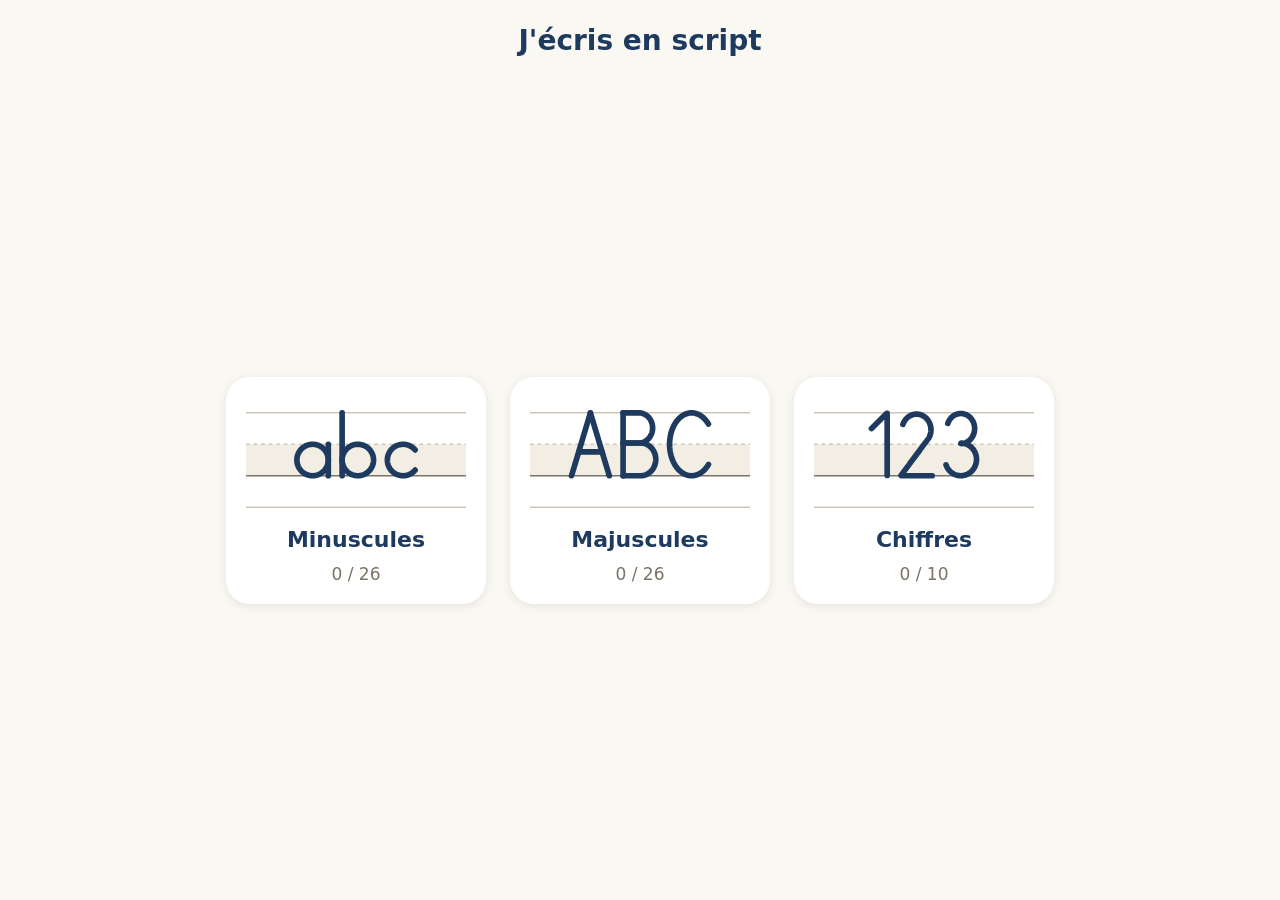
==== index.html @ b5aa1f6f "Letter tracing web app: a-z, A-Z, 0-9 with stroke order, demo and progress Co-Authored-By: Claude Op" ====
<!doctype html>
<html lang="fr">
<head>
  <meta charset="utf-8">
  <meta name="viewport" content="width=device-width, initial-scale=1, maximum-scale=1, user-scalable=no, viewport-fit=cover">
  <title>J'écris en script</title>
  <meta name="apple-mobile-web-app-capable" content="yes">
  <meta name="mobile-web-app-capable" content="yes">
  <meta name="apple-mobile-web-app-status-bar-style" content="default">
  <meta name="apple-mobile-web-app-title" content="J'écris">
  <meta name="theme-color" content="#faf8f3">
  <link rel="manifest" href="manifest.webmanifest">
  <link rel="apple-touch-icon" href="icons/icon-180.png">
  <link rel="icon" href="icons/icon.svg">
  <link rel="stylesheet" href="style.css">
</head>
<body>

  <!-- Accueil -->
  <section id="home" class="screen">
    <header class="bar">
      <h1 class="title">J'écris en script</h1>
    </header>
    <main class="sets" id="sets"></main>
  </section>

  <!-- Liste des lettres d'une série -->
  <section id="list" class="screen" hidden>
    <header class="bar">
      <a class="btn" href="#" aria-label="Accueil">
        <svg viewBox="0 0 24 24"><path d="M3 11.5 12 4l9 7.5M5.5 10v10h13V10"/></svg>
      </a>
      <h1 class="title" id="list-title"></h1>
      <span class="btn-space"></span>
    </header>
    <main class="grid" id="grid"></main>
  </section>

  <!-- Tracer une lettre -->
  <section id="trace" class="screen" hidden>
    <header class="bar">
      <a class="btn" id="to-list" href="#" aria-label="Toutes les lettres">
        <svg viewBox="0 0 24 24"><rect x="4" y="4" width="6" height="6" rx="1"/><rect x="14" y="4" width="6" height="6" rx="1"/><rect x="4" y="14" width="6" height="6" rx="1"/><rect x="14" y="14" width="6" height="6" rx="1"/></svg>
      </a>
      <div class="nav">
        <button class="btn" id="prev" aria-label="Précédente">
          <svg viewBox="0 0 24 24"><path d="M15 5l-7 7 7 7"/></svg>
        </button>
        <span class="current" id="current"></span>
        <button class="btn" id="next" aria-label="Suivante">
          <svg viewBox="0 0 24 24"><path d="M9 5l7 7-7 7"/></svg>
        </button>
      </div>
      <div class="tools">
        <button class="btn" id="listen" aria-label="Écouter">
          <svg viewBox="0 0 24 24"><path d="M4 9.5h4L13 5v14l-5-4.5H4z"/><path d="M16.5 8.5a5 5 0 0 1 0 7M19 6a8.5 8.5 0 0 1 0 12"/></svg>
        </button>
        <button class="btn" id="watch" aria-label="Regarder">
          <svg viewBox="0 0 24 24"><path d="M2.5 12S6 5.5 12 5.5 21.5 12 21.5 12 18 18.5 12 18.5 2.5 12 2.5 12z"/><circle cx="12" cy="12" r="3"/></svg>
        </button>
        <button class="btn" id="restart" aria-label="Recommencer">
          <svg viewBox="0 0 24 24"><path d="M4.5 12a7.5 7.5 0 1 0 2.2-5.3M4.5 4v4.5H9"/></svg>
        </button>
      </div>
    </header>
    <div class="board" id="board">
      <canvas id="canvas"></canvas>
      <div class="win" id="win" hidden>
        <span class="win-check">
          <svg viewBox="0 0 24 24"><path d="M5 12.5l4.5 4.5L19 7"/></svg>
        </span>
        <button class="btn big" id="again" aria-label="Encore">
          <svg viewBox="0 0 24 24"><path d="M4.5 12a7.5 7.5 0 1 0 2.2-5.3M4.5 4v4.5H9"/></svg>
        </button>
        <button class="btn big primary" id="go-next" aria-label="Suivante">
          <svg viewBox="0 0 24 24"><path d="M5 12h14M13 6l6 6-6 6"/></svg>
        </button>
      </div>
    </div>
  </section>

  <script src="js/glyphs.js"></script>
  <script src="js/app.js"></script>
</body>
</html>
---- style.css ----
:root {
  --paper: #faf8f3;
  --band: #f2eee4;
  --line: #cfc7b5;
  --road: #e7e1d3;
  --ink: #1f3a5f;
  --accent: #e07a2e;
  --ok: #2f8f5b;
  --err: #c8453a;
  --text: #2a2a2a;
  --muted: #7a7366;
  --card: #ffffff;
  --shadow: 0 2px 10px rgba(60, 50, 30, .10);
}

* { box-sizing: border-box; }

html, body {
  margin: 0;
  height: 100%;
  background: var(--paper);
  color: var(--text);
  font-family: -apple-system, BlinkMacSystemFont, "Segoe UI", system-ui, sans-serif;
  overscroll-behavior: none;
  -webkit-user-select: none;
  user-select: none;
  -webkit-touch-callout: none;
  -webkit-tap-highlight-color: transparent;
}

.screen {
  height: 100%;
  display: flex;
  flex-direction: column;
  padding: env(safe-area-inset-top) env(safe-area-inset-right) env(safe-area-inset-bottom) env(safe-area-inset-left);
}
.screen[hidden] { display: none; }

/* ---- Barre du haut ---- */
.bar {
  display: flex;
  align-items: center;
  justify-content: space-between;
  gap: 12px;
  padding: 12px 16px;
  min-height: 80px;
}
.title {
  margin: 0;
  font-size: 28px;
  font-weight: 600;
  color: var(--ink);
}
#home .bar { justify-content: center; }
.nav, .tools { display: flex; align-items: center; gap: 10px; }
.current {
  min-width: 64px;
  text-align: center;
  font-size: 40px;
  font-weight: 500;
  color: var(--ink);
}

.btn {
  width: 60px;
  height: 60px;
  flex: none;
  display: inline-grid;
  place-items: center;
  border: none;
  border-radius: 16px;
  background: var(--card);
  box-shadow: var(--shadow);
  color: var(--ink);
  cursor: pointer;
  text-decoration: none;
}
.btn:active { transform: scale(.95); }
.btn:disabled { opacity: .3; }
.btn svg {
  width: 30px;
  height: 30px;
  fill: none;
  stroke: currentColor;
  stroke-width: 2;
  stroke-linecap: round;
  stroke-linejoin: round;
}
.btn.big { width: 84px; height: 84px; border-radius: 22px; }
.btn.big svg { width: 40px; height: 40px; }
.btn.primary { background: var(--ok); color: #fff; }
.btn.pulse { animation: pulse .9s ease-in-out 2; }
.btn-space { width: 60px; }

@keyframes pulse {
  50% { transform: scale(1.12); box-shadow: 0 0 0 8px rgba(224, 122, 46, .25); }
}

/* ---- Accueil ---- */
.sets {
  flex: 1;
  display: flex;
  flex-wrap: wrap;
  align-content: center;
  justify-content: center;
  gap: 24px;
  padding: 16px;
}
.set {
  width: 260px;
  padding: 28px 16px 20px;
  border-radius: 24px;
  background: var(--card);
  box-shadow: var(--shadow);
  text-decoration: none;
  color: var(--ink);
  display: flex;
  flex-direction: column;
  align-items: center;
  gap: 12px;
}
.set:active { transform: scale(.97); }
.set canvas { width: 220px; height: 110px; }
.set .label { font-size: 22px; font-weight: 600; }
.set .count { font-size: 17px; color: var(--muted); }

/* ---- Grille des lettres ---- */
.grid {
  flex: 1;
  overflow-y: auto;
  -webkit-overflow-scrolling: touch;
  display: grid;
  grid-template-columns: repeat(auto-fill, minmax(110px, 1fr));
  gap: 16px;
  padding: 8px 20px 24px;
  align-content: start;
}
.tile {
  position: relative;
  aspect-ratio: 1;
  border-radius: 20px;
  background: var(--card);
  box-shadow: var(--shadow);
  display: grid;
  place-items: center;
  overflow: hidden;
}
.tile:active { transform: scale(.95); }
.tile canvas { width: 100%; height: 100%; }
.tile.done::after {
  content: "";
  position: absolute;
  top: 8px;
  right: 8px;
  width: 26px;
  height: 26px;
  border-radius: 50%;
  background: var(--ok) url("data:image/svg+xml,%3Csvg xmlns='http://www.w3.org/2000/svg' viewBox='0 0 24 24'%3E%3Cpath d='M6 12.5l4 4L18 8' fill='none' stroke='white' stroke-width='3' stroke-linecap='round' stroke-linejoin='round'/%3E%3C/svg%3E") center / 20px no-repeat;
}

/* ---- Tracé ---- */
.board {
  position: relative;
  flex: 1;
  margin: 0 16px 16px;
  border-radius: 24px;
  background: var(--card);
  box-shadow: var(--shadow);
  overflow: hidden;
}
#canvas {
  position: absolute;
  inset: 0;
  width: 100%;
  height: 100%;
  touch-action: none;
}
.win {
  position: absolute;
  right: 20px;
  top: 50%;
  transform: translateY(-50%);
  display: flex;
  flex-direction: column;
  align-items: center;
  gap: 20px;
  padding: 20px 14px;
  border-radius: 28px;
  background: rgba(255, 255, 255, .95);
  box-shadow: 0 6px 24px rgba(60, 50, 30, .18);
  animation: rise .35s ease-out;
}
.win[hidden] { display: none; }
.win-check {
  width: 64px;
  height: 64px;
  border-radius: 50%;
  background: var(--ok);
  display: grid;
  place-items: center;
}
.win-check svg { width: 40px; height: 40px; fill: none; stroke: #fff; stroke-width: 3; stroke-linecap: round; stroke-linejoin: round; }

@keyframes rise {
  from { transform: translate(30px, -50%); opacity: 0; }
}

@media (max-width: 600px) {
  .btn { width: 48px; height: 48px; border-radius: 12px; }
  .btn svg { width: 24px; height: 24px; }
  .bar { gap: 6px; padding: 8px; min-height: 64px; }
  .nav, .tools { gap: 6px; }
  .current { min-width: 40px; font-size: 30px; }
  .board { margin: 0 8px 8px; }
}
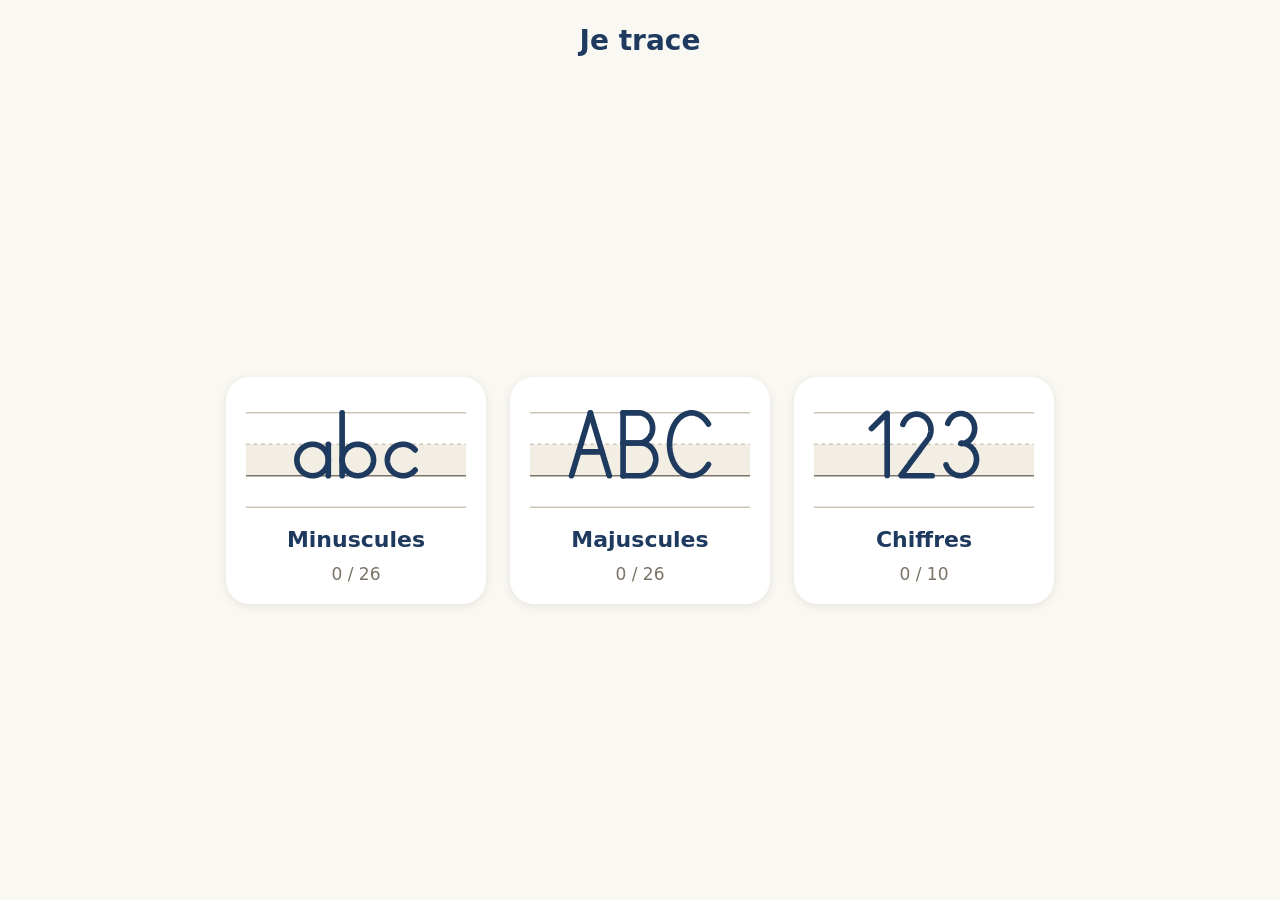
==== commit e9d8a008: "Rename the app to Je trace Co-Authored-By: Claude Opus 5.5 <noreply@anthropic.com>" ====
--- a/index.html
+++ b/index.html
@@ -3,11 +3,11 @@
 <head>
   <meta charset="utf-8">
   <meta name="viewport" content="width=device-width, initial-scale=1, maximum-scale=1, user-scalable=no, viewport-fit=cover">
-  <title>J'écris en script</title>
+  <title>Je trace</title>
   <meta name="apple-mobile-web-app-capable" content="yes">
   <meta name="mobile-web-app-capable" content="yes">
   <meta name="apple-mobile-web-app-status-bar-style" content="default">
-  <meta name="apple-mobile-web-app-title" content="J'écris">
+  <meta name="apple-mobile-web-app-title" content="Je trace">
   <meta name="theme-color" content="#faf8f3">
   <link rel="manifest" href="manifest.webmanifest">
   <link rel="apple-touch-icon" href="icons/icon-180.png">
@@ -19,7 +19,7 @@
   <!-- Accueil -->
   <section id="home" class="screen">
     <header class="bar">
-      <h1 class="title">J'écris en script</h1>
+      <h1 class="title">Je trace</h1>
     </header>
     <main class="sets" id="sets"></main>
   </section>
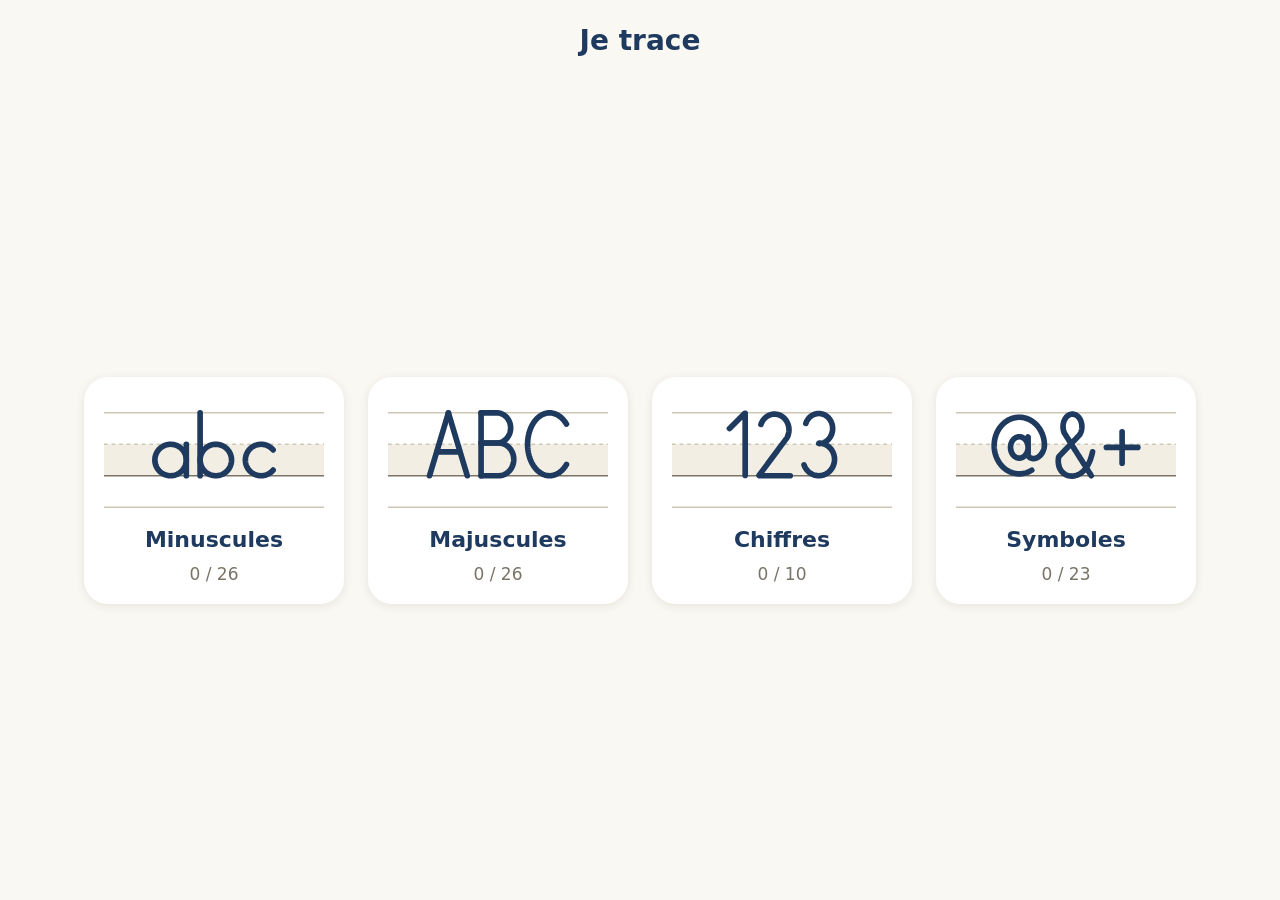
==== commit 4fdd43a7: "Test: copy beside the model, then write from memory, with stars for passed characters Co-Authored-By" ====
--- a/index.html
+++ b/index.html
@@ -31,7 +31,9 @@
         <svg viewBox="0 0 24 24"><path d="M3 11.5 12 4l9 7.5M5.5 10v10h13V10"/></svg>
       </a>
       <h1 class="title" id="list-title"></h1>
-      <span class="btn-space"></span>
+      <a class="btn test-btn" id="to-test" href="#" aria-label="Test">
+        <svg viewBox="0 0 24 24"><rect x="5" y="4" width="14" height="17" rx="2"/><path d="M9 4V3h6v1M8.5 12.5l2.5 2.5 4.5-5"/></svg>
+      </a>
     </header>
     <main class="grid" id="grid"></main>
   </section>
@@ -52,6 +54,9 @@
         </button>
       </div>
       <div class="tools">
+        <button class="btn fun-toggle" id="fun" aria-label="Mode festif" aria-pressed="false">
+          <svg viewBox="0 0 24 24"><path d="M10 3.5l1.7 4.8 4.8 1.7-4.8 1.7L10 16.5l-1.7-4.8L3.5 10l4.8-1.7z"/><path d="M18 14l.9 2.1 2.1.9-2.1.9L18 20l-.9-2.1L15 17l2.1-.9z"/></svg>
+        </button>
         <button class="btn" id="listen" aria-label="Écouter">
           <svg viewBox="0 0 24 24"><path d="M4 9.5h4L13 5v14l-5-4.5H4z"/><path d="M16.5 8.5a5 5 0 0 1 0 7M19 6a8.5 8.5 0 0 1 0 12"/></svg>
         </button>
@@ -79,7 +84,42 @@
     </div>
   </section>
 
+  <!-- Test: copy beside the model, then write from memory -->
+  <section id="test" class="screen" hidden>
+    <header class="bar">
+      <a class="btn" id="test-quit" href="#" aria-label="Toutes les lettres">
+        <svg viewBox="0 0 24 24"><rect x="4" y="4" width="6" height="6" rx="1"/><rect x="14" y="4" width="6" height="6" rx="1"/><rect x="4" y="14" width="6" height="6" rx="1"/><rect x="14" y="14" width="6" height="6" rx="1"/></svg>
+      </a>
+      <div class="dots" id="test-dots"></div>
+      <div class="tools">
+        <button class="btn" id="test-listen" aria-label="Écouter">
+          <svg viewBox="0 0 24 24"><path d="M4 9.5h4L13 5v14l-5-4.5H4z"/><path d="M16.5 8.5a5 5 0 0 1 0 7M19 6a8.5 8.5 0 0 1 0 12"/></svg>
+        </button>
+        <button class="btn" id="test-erase" aria-label="Effacer">
+          <svg viewBox="0 0 24 24"><path d="M4.5 12a7.5 7.5 0 1 0 2.2-5.3M4.5 4v4.5H9"/></svg>
+        </button>
+      </div>
+    </header>
+    <div class="board" id="test-board">
+      <canvas id="test-canvas"></canvas>
+      <div class="result" id="result" hidden>
+        <div class="result-card">
+          <div class="result-row" id="result-row"></div>
+          <div class="result-buttons">
+            <button class="btn big" id="test-again" aria-label="Encore">
+              <svg viewBox="0 0 24 24"><path d="M4.5 12a7.5 7.5 0 1 0 2.2-5.3M4.5 4v4.5H9"/></svg>
+            </button>
+            <a class="btn big primary" id="test-done" href="#" aria-label="Terminé">
+              <svg viewBox="0 0 24 24"><path d="M5 12.5l4.5 4.5L19 7"/></svg>
+            </a>
+          </div>
+        </div>
+      </div>
+    </div>
+  </section>
+
   <script src="js/glyphs.js"></script>
+  <script src="js/check.js"></script>
   <script src="js/app.js"></script>
 </body>
 </html>
--- a/style.css
+++ b/style.css
@@ -89,6 +89,15 @@
 .btn.big { width: 84px; height: 84px; border-radius: 22px; }
 .btn.big svg { width: 40px; height: 40px; }
 .btn.primary { background: var(--ok); color: #fff; }
+.fun-toggle[aria-pressed="true"] {
+  background: linear-gradient(135deg, #ff5f8f, #ffb347, #4fd18b, #4f8cff, #b16cff);
+  background-size: 300% 300%;
+  color: #fff;
+  animation: flow 4s linear infinite;
+}
+@keyframes flow {
+  50% { background-position: 100% 100%; }
+}
 .btn.pulse { animation: pulse .9s ease-in-out 2; }
 .btn-space { width: 60px; }
 
@@ -156,6 +165,17 @@
   height: 26px;
   border-radius: 50%;
   background: var(--ok) url("data:image/svg+xml,%3Csvg xmlns='http://www.w3.org/2000/svg' viewBox='0 0 24 24'%3E%3Cpath d='M6 12.5l4 4L18 8' fill='none' stroke='white' stroke-width='3' stroke-linecap='round' stroke-linejoin='round'/%3E%3C/svg%3E") center / 20px no-repeat;
+}
+
+.tile.mastered::before {
+  content: "";
+  position: absolute;
+  top: 8px;
+  left: 8px;
+  width: 26px;
+  height: 26px;
+  border-radius: 50%;
+  background: var(--accent) url("data:image/svg+xml,%3Csvg xmlns='http://www.w3.org/2000/svg' viewBox='0 0 24 24'%3E%3Cpath d='M12 4.5l2.2 4.6 5 .6-3.7 3.5 1 5L12 15.8l-4.5 2.4 1-5-3.7-3.5 5-.6z' fill='white'/%3E%3C/svg%3E") center / 20px no-repeat;
 }
 
 /* ---- Tracé ---- */
@@ -168,7 +188,7 @@
   box-shadow: var(--shadow);
   overflow: hidden;
 }
-#canvas {
+#canvas, #test-canvas {
   position: absolute;
   inset: 0;
   width: 100%;
@@ -204,6 +224,55 @@
 @keyframes rise {
   from { transform: translate(30px, -50%); opacity: 0; }
 }
+
+/* ---- Test ---- */
+.test-btn { color: var(--accent); }
+.dots { display: flex; gap: 12px; }
+.dots span {
+  width: 24px;
+  height: 24px;
+  border-radius: 50%;
+  border: 3px solid var(--line);
+  background: var(--card);
+}
+.dots span.cur { border-color: var(--accent); box-shadow: 0 0 0 4px rgba(224, 122, 46, .2); }
+.dots span.pass { border-color: var(--ok); background: var(--ok); }
+.dots span.miss { border-color: var(--line); background: var(--road); }
+
+.result {
+  position: absolute;
+  inset: 0;
+  display: grid;
+  place-items: center;
+  background: rgba(250, 248, 243, .85);
+  animation: appear .3s ease-out;
+}
+.result[hidden] { display: none; }
+.result-card {
+  display: flex;
+  flex-direction: column;
+  align-items: center;
+  gap: 28px;
+  padding: 28px;
+  border-radius: 28px;
+  background: var(--card);
+  box-shadow: 0 6px 24px rgba(60, 50, 30, .18);
+}
+.result-row { display: flex; flex-wrap: wrap; justify-content: center; gap: 16px; }
+.result-item { display: flex; flex-direction: column; align-items: center; gap: 10px; }
+.result-item canvas { width: 96px; height: 96px; border-radius: 16px; background: var(--paper); }
+.result-item .mark {
+  width: 34px;
+  height: 34px;
+  border-radius: 50%;
+  border: 3px solid var(--line);
+}
+.result-item.pass .mark {
+  border-color: var(--ok);
+  background: var(--ok) url("data:image/svg+xml,%3Csvg xmlns='http://www.w3.org/2000/svg' viewBox='0 0 24 24'%3E%3Cpath d='M6 12.5l4 4L18 8' fill='none' stroke='white' stroke-width='3' stroke-linecap='round' stroke-linejoin='round'/%3E%3C/svg%3E") center / 24px no-repeat;
+}
+.result-buttons { display: flex; gap: 24px; }
+@keyframes appear { from { opacity: 0; } }
 
 @media (max-width: 600px) {
   .btn { width: 48px; height: 48px; border-radius: 12px; }
@@ -212,4 +281,7 @@
   .nav, .tools { gap: 6px; }
   .current { min-width: 40px; font-size: 30px; }
   .board { margin: 0 8px 8px; }
-}
+  .dots { gap: 6px; }
+  .dots span { width: 16px; height: 16px; border-width: 2px; }
+  .result-item canvas { width: 64px; height: 64px; }
+}
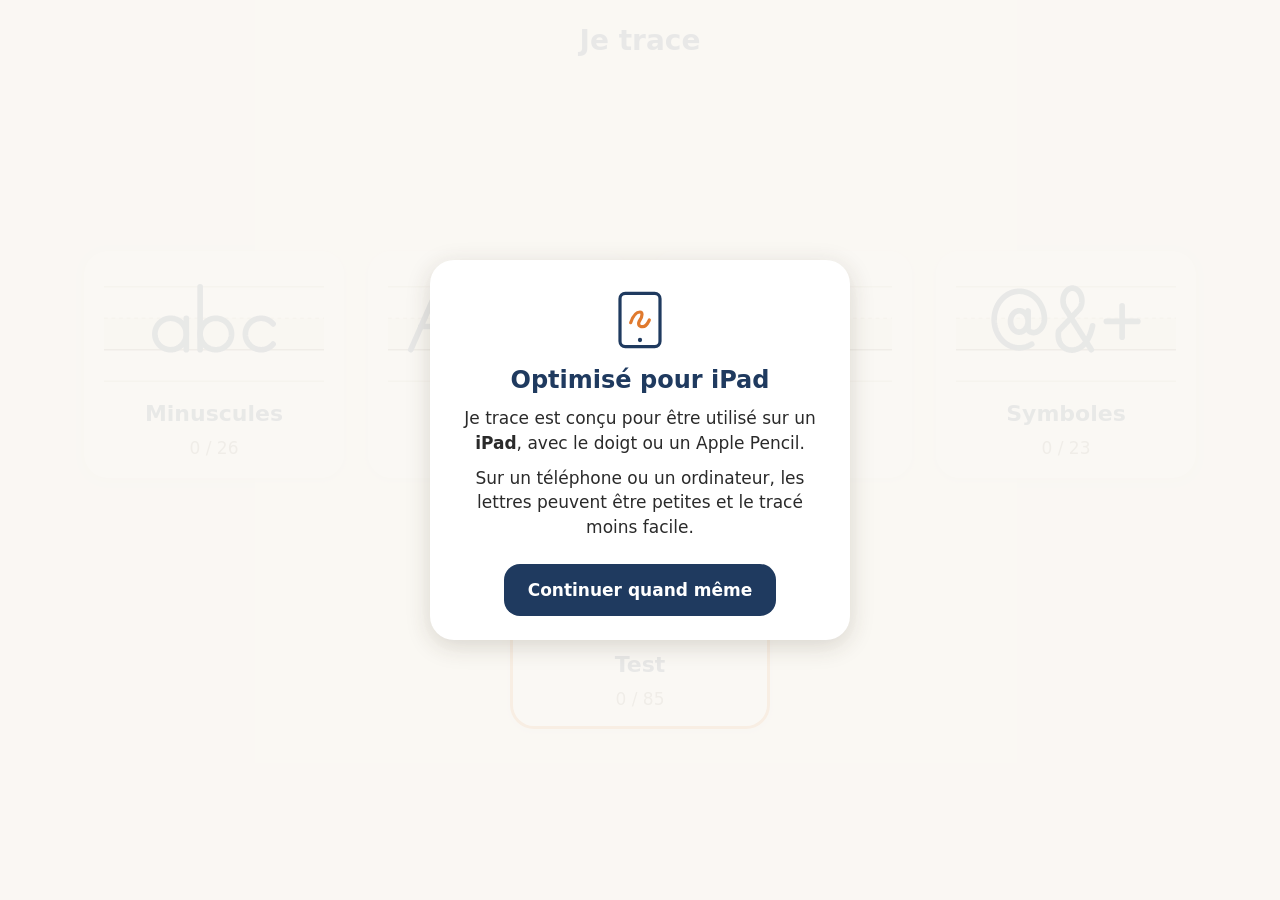
==== commit 2ba27428: "Message on phones and computers: Je trace is made for the iPad Co-Authored-By: Claude Opus 5.5 <nore" ====
--- a/index.html
+++ b/index.html
@@ -118,6 +118,17 @@
     </div>
   </section>
 
+  <!-- Shown on phones and computers: the app is made for the iPad -->
+  <div class="notice" id="notice" hidden>
+    <div class="notice-card" role="dialog" aria-labelledby="notice-title">
+      <svg class="notice-icon" viewBox="0 0 48 48"><rect x="9" y="4" width="30" height="40" rx="4"/><circle cx="24" cy="39" r="1.6"/><path d="M17 26c2-6 5-8 7-8s2 3 0 6-1 5 2 5 4-3 5-5"/></svg>
+      <h2 id="notice-title">Optimisé pour iPad</h2>
+      <p>Je trace est conçu pour être utilisé sur un <strong>iPad</strong>, avec le doigt ou un Apple Pencil.</p>
+      <p>Sur un téléphone ou un ordinateur, les lettres peuvent être petites et le tracé moins facile.</p>
+      <button class="notice-btn" id="notice-ok">Continuer quand même</button>
+    </div>
+  </div>
+
   <script src="js/glyphs.js"></script>
   <script src="js/check.js"></script>
   <script src="js/app.js"></script>
--- a/style.css
+++ b/style.css
@@ -131,6 +131,15 @@
 .set:active { transform: scale(.97); }
 .set canvas { width: 220px; height: 110px; }
 .set .label { font-size: 22px; font-weight: 600; }
+.set-test { box-shadow: var(--shadow), inset 0 0 0 3px var(--accent); }
+.set-icon {
+  width: 220px;
+  height: 110px;
+  display: grid;
+  place-items: center;
+  color: var(--accent);
+}
+.set-icon svg { width: 76px; height: 76px; fill: none; stroke: currentColor; stroke-width: 1.8; stroke-linecap: round; stroke-linejoin: round; }
 .set .count { font-size: 17px; color: var(--muted); }
 
 /* ---- Grille des lettres ---- */
@@ -273,6 +282,46 @@
 }
 .result-buttons { display: flex; gap: 24px; }
 @keyframes appear { from { opacity: 0; } }
+
+/* ---- Message « optimisé pour iPad » ---- */
+.notice {
+  position: fixed;
+  inset: 0;
+  z-index: 10;
+  display: grid;
+  place-items: center;
+  padding: 16px;
+  background: rgba(250, 248, 243, .92);
+}
+.notice[hidden] { display: none; }
+.notice-card {
+  max-width: 420px;
+  padding: 28px 24px 24px;
+  border-radius: 24px;
+  background: var(--card);
+  box-shadow: 0 6px 24px rgba(60, 50, 30, .18);
+  text-align: center;
+  -webkit-user-select: text;
+  user-select: text;
+}
+.notice-icon { width: 64px; height: 64px; fill: none; stroke: var(--ink); stroke-width: 2.4; stroke-linecap: round; stroke-linejoin: round; }
+.notice-icon circle { fill: var(--ink); stroke: none; }
+.notice-icon path { stroke: var(--accent); }
+.notice h2 { margin: 10px 0 12px; font-size: 24px; color: var(--ink); }
+.notice p { margin: 0 0 10px; font-size: 17px; line-height: 1.45; color: var(--text); }
+.notice-btn {
+  margin-top: 14px;
+  min-height: 52px;
+  padding: 0 24px;
+  border: none;
+  border-radius: 16px;
+  background: var(--ink);
+  color: #fff;
+  font: inherit;
+  font-size: 17px;
+  font-weight: 600;
+  cursor: pointer;
+}
 
 @media (max-width: 600px) {
   .btn { width: 48px; height: 48px; border-radius: 12px; }
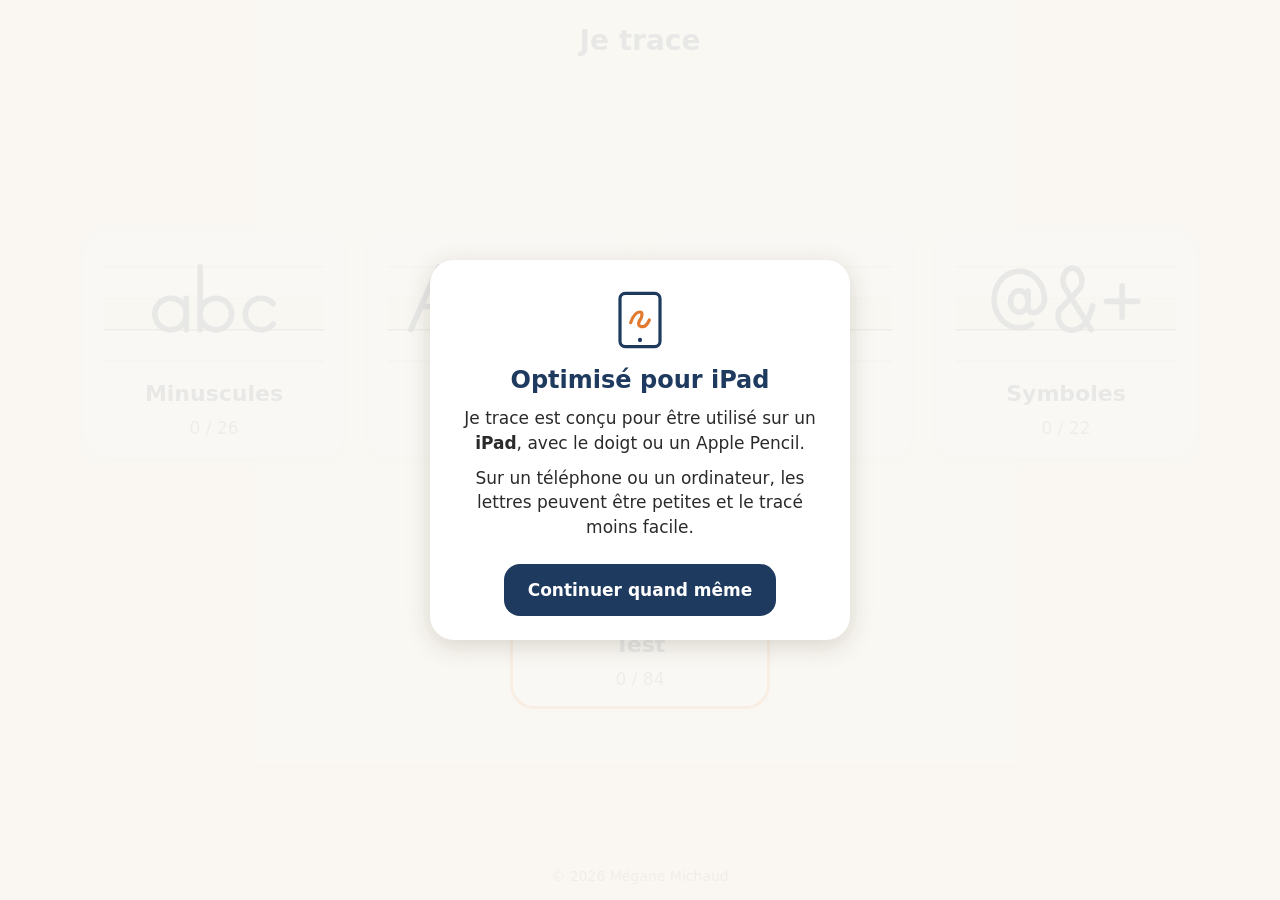
==== commit 8f43fefa: "Signature at the bottom of the home screen: © year Mégane Michaud Co-Authored-By: Claude Opus 5.5 <n" ====
--- a/index.html
+++ b/index.html
@@ -22,6 +22,7 @@
       <h1 class="title">Je trace</h1>
     </header>
     <main class="sets" id="sets"></main>
+    <footer class="signature">© <span id="year">2026</span> Mégane Michaud</footer>
   </section>
 
   <!-- Liste des lettres d'une série -->
--- a/style.css
+++ b/style.css
@@ -141,6 +141,13 @@
 }
 .set-icon svg { width: 76px; height: 76px; fill: none; stroke: currentColor; stroke-width: 1.8; stroke-linecap: round; stroke-linejoin: round; }
 .set .count { font-size: 17px; color: var(--muted); }
+
+.signature {
+  padding: 8px 16px 16px;
+  text-align: center;
+  font-size: 14px;
+  color: var(--muted);
+}
 
 /* ---- Grille des lettres ---- */
 .grid {
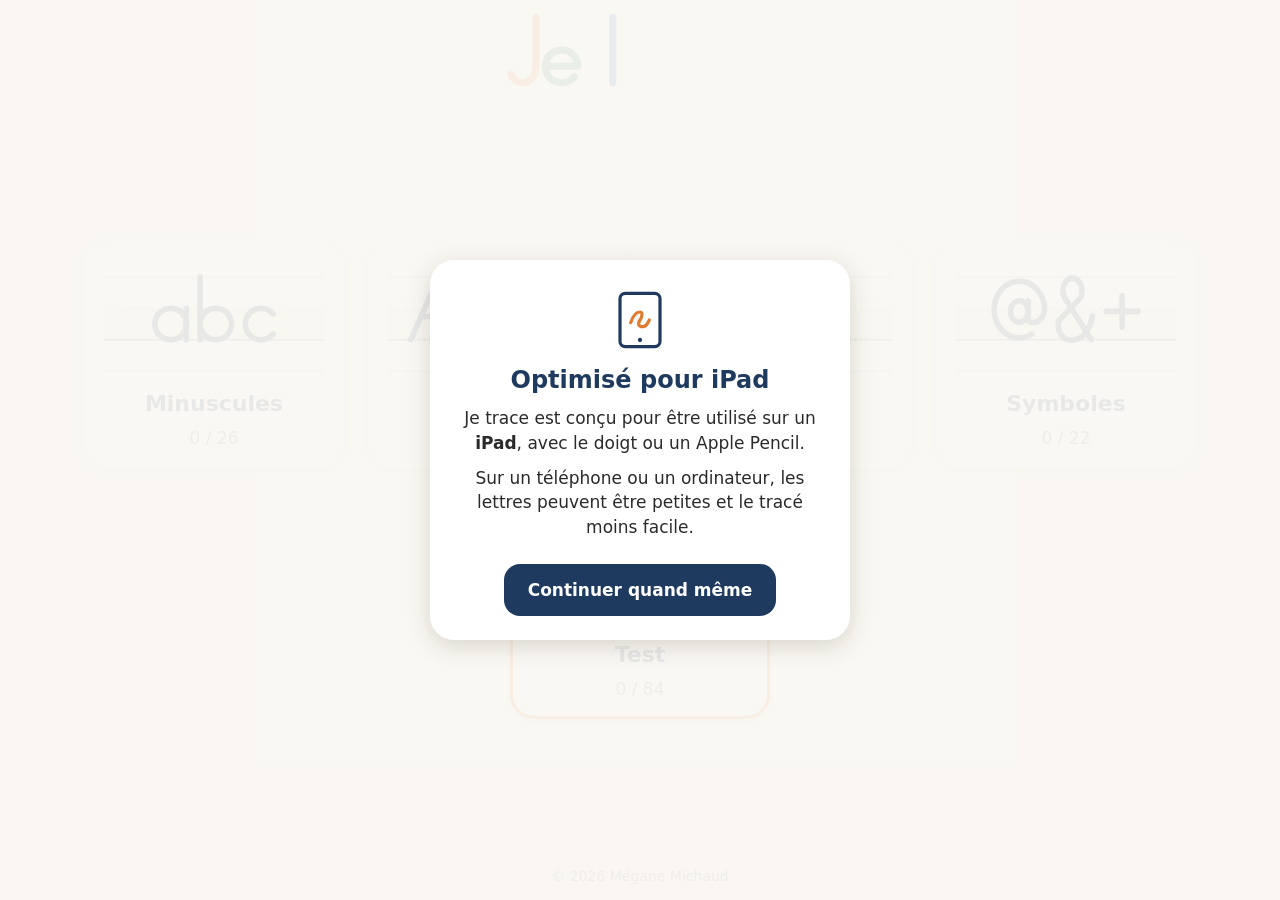
==== commit 0b59eaf1: "Home title writes itself in colours (tap to replay) Co-Authored-By: Claude Opus 5.5 <noreply@anthrop" ====
--- a/index.html
+++ b/index.html
@@ -19,7 +19,9 @@
   <!-- Accueil -->
   <section id="home" class="screen">
     <header class="bar">
-      <h1 class="title">Je trace</h1>
+      <h1 class="title title-art" id="title-art" title="Je trace">
+        <canvas id="title-canvas" aria-hidden="true"></canvas><span class="sr">Je trace</span>
+      </h1>
     </header>
     <main class="sets" id="sets"></main>
     <footer class="signature">© <span id="year">2026</span> Mégane Michaud</footer>
--- a/style.css
+++ b/style.css
@@ -52,6 +52,9 @@
   color: var(--ink);
 }
 #home .bar { justify-content: center; }
+.title-art { cursor: pointer; }
+.title-art canvas { display: block; width: 300px; height: 76px; }
+.sr { position: absolute; width: 1px; height: 1px; overflow: hidden; clip: rect(0 0 0 0); white-space: nowrap; }
 .nav, .tools { display: flex; align-items: center; gap: 10px; }
 .current {
   min-width: 64px;
